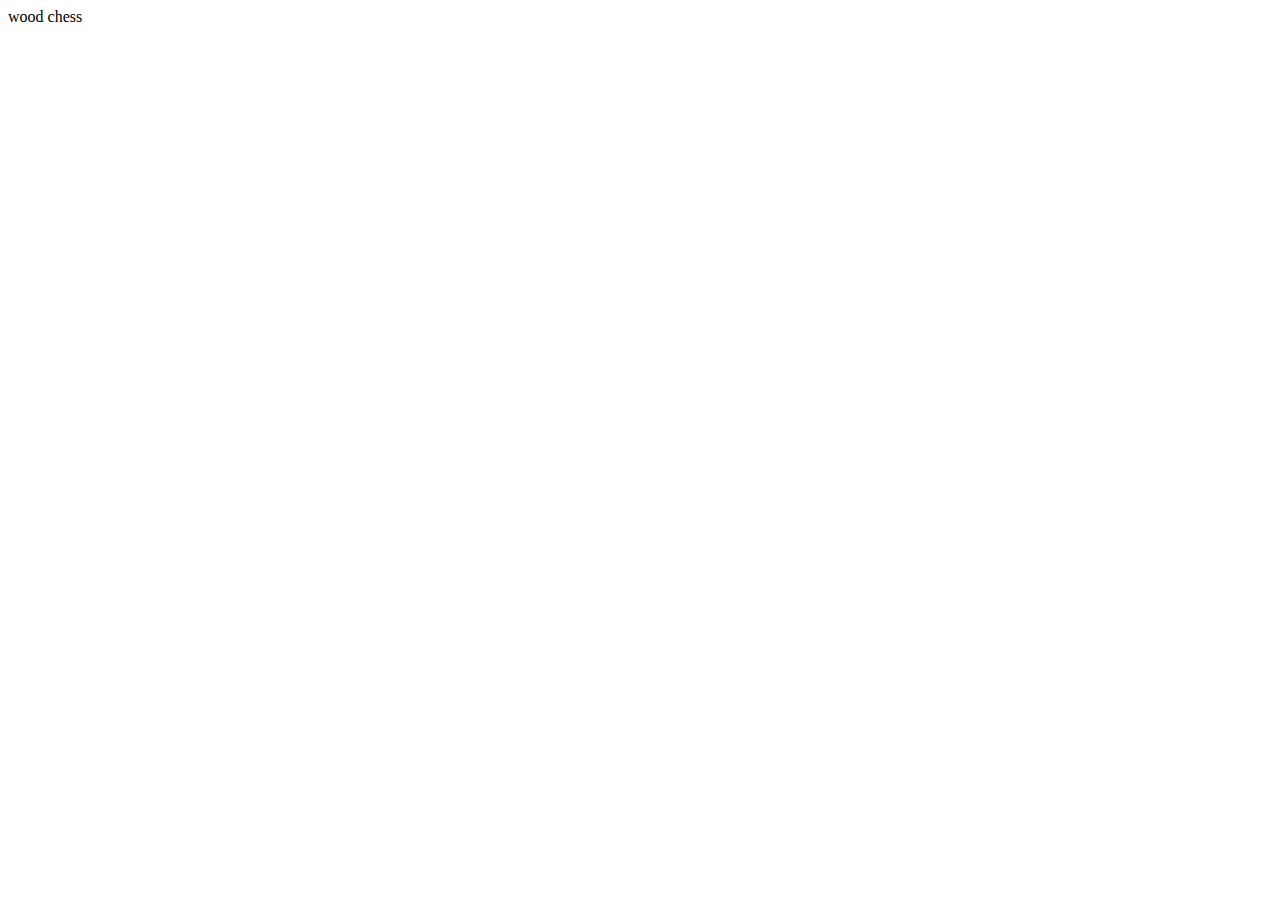
==== App/Main/index.html @ 8e8c0c42 "Added chess pcs svg" ====
<!DOCTYPE html>
<html>

<head>
  <meta charset="utf-8">
  <meta name="viewport" content="width=device-width">
  <title>Wood Chess</title>
  <link href="style.css" rel="stylesheet" type="text/css" />
</head>

<body>
  wood chess
  <script src="script.js"></script>
</body>

</html>
---- App/Main/style.css ----
html {
  height: 100%;
  width: 100%;
}
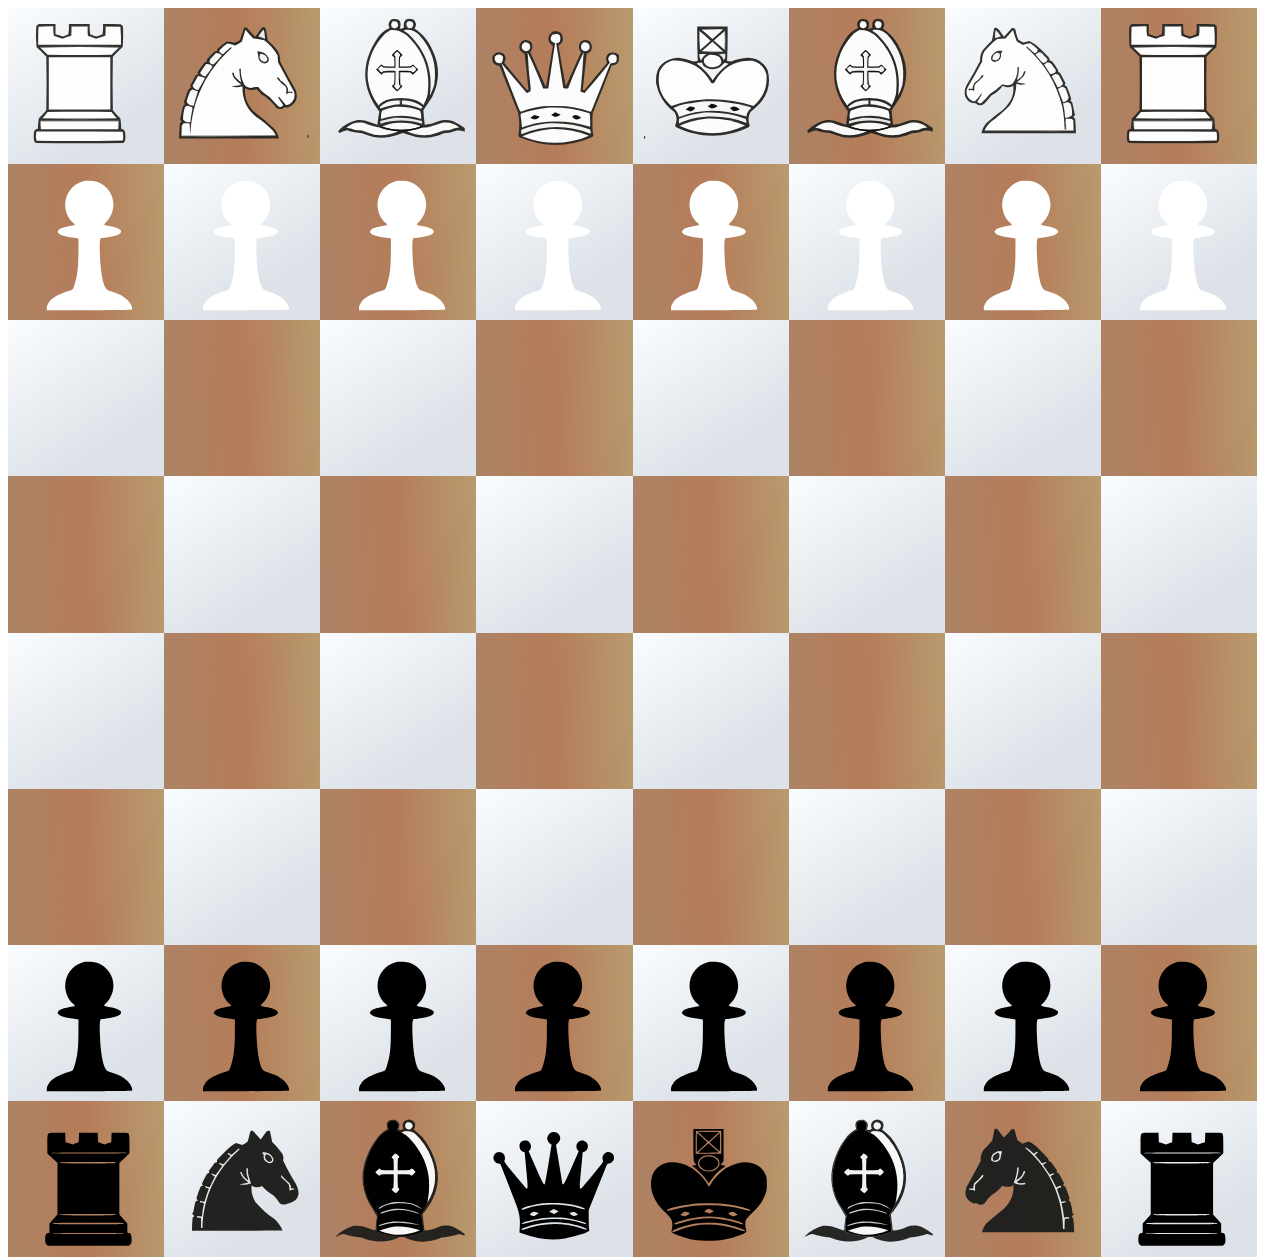
==== commit 82b6c48a: "Chess board design and chess pieces positioned" ====
--- a/App/Main/index.html
+++ b/App/Main/index.html
@@ -9,7 +9,89 @@
 </head>
 
 <body>
-  wood chess
+  <div class="container">
+    
+    <div class="grid">
+      
+      <div class="white center">
+         <img src="/res/chess_pcs/wrook.svg" alt="white rook"> 
+       </div>
+      <div class="brown center"> <img src="/res/chess_pcs/wknight.svg" alt="white knight">  </div>
+      <div class="white center"><img src="/res/chess_pcs/wbishop.svg" alt="white bishop">   </div>
+      <div class="brown center"> <img src="/res/chess_pcs/wqueen.svg" alt="white queen">  </div>
+      <div class="white center"> <img src="/res/chess_pcs/wking.svg" alt="white king">  </div>
+      <div class="brown center"><img src="/res/chess_pcs/wbishop.svg" alt="white bishop">  </div>
+      <div class="white center"> <img src="/res/chess_pcs/wknight2.svg" alt="white knight">  </div>
+      <div class="brown center"><img src="/res/chess_pcs/wrook.svg" alt="white rook">   </div>
+      
+      <div class="brown center"> <img src="/res/chess_pcs/wpawn.svg" alt="white pawn"> </div>
+      <div class="white center"> <img src="/res/chess_pcs/wpawn.svg" alt="white pawn"> </div>
+      <div class="brown center"> <img src="/res/chess_pcs/wpawn.svg" alt="white pawn"> </div>
+      <div class="white center"> <img src="/res/chess_pcs/wpawn.svg" alt="white pawn"> </div>
+      <div class="brown center"> <img src="/res/chess_pcs/wpawn.svg" alt="white pawn"> </div>
+      <div class="white center"> <img src="/res/chess_pcs/wpawn.svg" alt="white pawn"> </div>
+      <div class="brown center"> <img src="/res/chess_pcs/wpawn.svg" alt="white pawn"> </div>
+      <div class="white center"> <img src="/res/chess_pcs/wpawn.svg" alt="white pawn"> </div>
+
+      <div class="white center">  </div>
+      <div class="brown center">  </div>
+      <div class="white center">  </div>
+      <div class="brown center">  </div>
+      <div class="white center">  </div>
+      <div class="brown center">  </div>
+      <div class="white center">  </div>
+      <div class="brown center">  </div>
+      
+      <div class="brown center">  </div>
+      <div class="white center">  </div>
+      <div class="brown center">  </div>
+      <div class="white center">  </div>
+      <div class="brown center">  </div>
+      <div class="white center">  </div>
+      <div class="brown center">  </div>
+      <div class="white center">  </div>
+
+      <div class="white center">  </div>
+      <div class="brown center">  </div>
+      <div class="white center">  </div>
+      <div class="brown center">  </div>
+      <div class="white center">  </div>
+      <div class="brown center">  </div>
+      <div class="white center">  </div>
+      <div class="brown center">  </div>
+      
+      <div class="brown center">  </div>
+      <div class="white center">  </div>
+      <div class="brown center">  </div>
+      <div class="white center">  </div>
+      <div class="brown center">  </div>
+      <div class="white center">  </div>
+      <div class="brown center">  </div>
+      <div class="white center">  </div>
+
+      <div class="white center"> <img src="/res/chess_pcs/bpawn.svg" alt="black pawn"> </div>
+      <div class="brown center"> <img src="/res/chess_pcs/bpawn.svg" alt="black pawn"> </div>
+      <div class="white center"> <img src="/res/chess_pcs/bpawn.svg" alt="black pawn"> </div>
+      <div class="brown center"> <img src="/res/chess_pcs/bpawn.svg" alt="black pawn"> </div>
+      <div class="white center"> <img src="/res/chess_pcs/bpawn.svg" alt="black pawn"> </div>
+      <div class="brown center"> <img src="/res/chess_pcs/bpawn.svg" alt="black pawn"> </div>
+      <div class="white center"> <img src="/res/chess_pcs/bpawn.svg" alt="black pawn"> </div>
+      <div class="brown center"> <img src="/res/chess_pcs/bpawn.svg" alt="black pawn"> </div>
+      
+
+      <div class="brown center"> <img src="/res/chess_pcs/brook.svg" alt="black rook"> </div>
+      <div class="white center"> <img src="/res/chess_pcs/bknight.svg" alt="black knight"> </div>
+      <div class="brown center"> <img src="/res/chess_pcs/bbishop.svg" alt="black bishop"> </div>
+      <div class="white center"> <img src="/res/chess_pcs/bqueen.svg" alt="black queen"> </div>
+      <div class="brown center"> <img src="/res/chess_pcs/bking.svg" alt="black king"> </div>
+      <div class="white center"> <img src="/res/chess_pcs/bbishop.svg" alt="black bishop"> </div>
+      <div class="brown center"> <img src="/res/chess_pcs/bknight2.svg" alt="black knight"> </div>
+      <div class="white center"> <img src="/res/chess_pcs/brook.svg" alt="black rook"> </div>
+      
+    </div>
+    
+  </div>
+      
   <script src="script.js"></script>
 </body>
 
--- a/App/Main/style.css
+++ b/App/Main/style.css
@@ -1,4 +1,35 @@
 html {
   height: 100%;
   width: 100%;
+}
+
+body{
+  
+}
+
+img{
+  heigth: 85%;
+  width: 85%;
+  object-fit: contain;
+}
+
+.center{
+  display: flex;
+  justify-content: center;
+  align-items: center;
+}
+
+.grid{
+  display: grid;
+  grid-template-columns: repeat(8,12.2dvw);
+  grid-template-rows: repeat(8,12.2dvw);
+}
+
+.brown{
+  background: linear-gradient(87.4deg, rgb(173, 131, 101) 1.9%, rgb(181, 124, 89) 49.7%, rgb(184, 155, 110) 100.5%);
+}
+
+.white{
+  background-color: #ffffff;
+background-image: linear-gradient(147deg, #fafdff 0%, #dce2e8 74%);
 }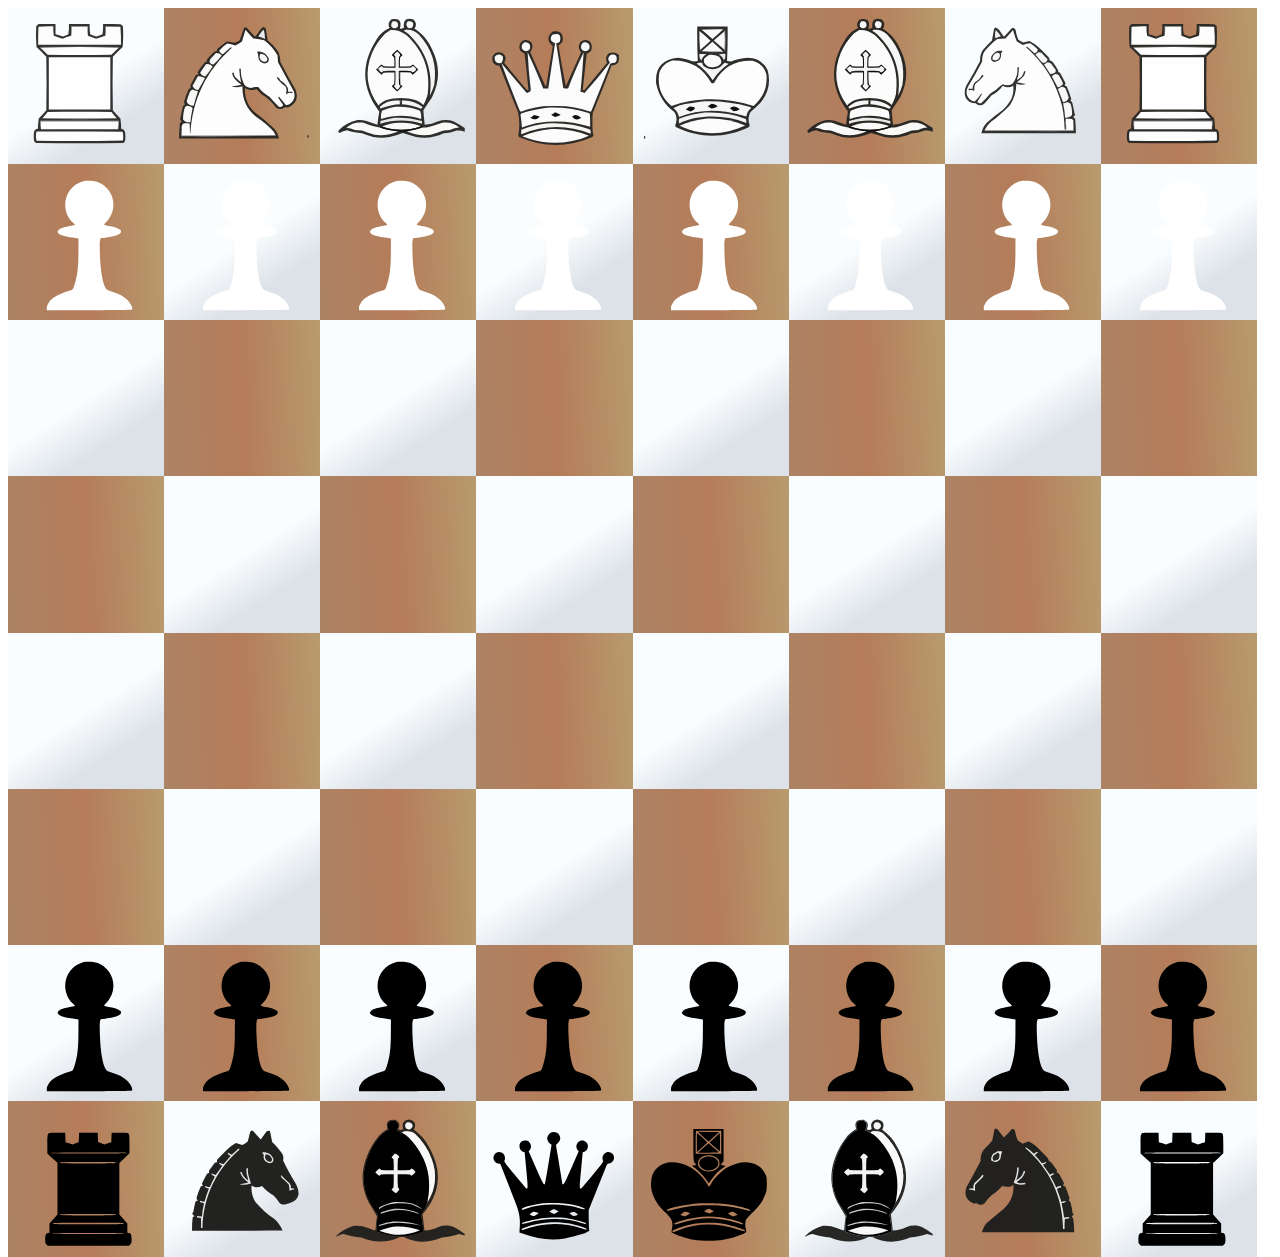
==== commit d3a94789: "Deciding moves of pawn and done all basic work like moving chess pcs, takeover other color chess pcs" ====
--- a/App/Main/index.html
+++ b/App/Main/index.html
@@ -13,80 +13,80 @@
     
     <div class="grid">
       
-      <div class="white center">
+      <div id="a8" class="white center">
          <img src="/res/chess_pcs/wrook.svg" alt="white rook"> 
        </div>
-      <div class="brown center"> <img src="/res/chess_pcs/wknight.svg" alt="white knight">  </div>
-      <div class="white center"><img src="/res/chess_pcs/wbishop.svg" alt="white bishop">   </div>
-      <div class="brown center"> <img src="/res/chess_pcs/wqueen.svg" alt="white queen">  </div>
-      <div class="white center"> <img src="/res/chess_pcs/wking.svg" alt="white king">  </div>
-      <div class="brown center"><img src="/res/chess_pcs/wbishop.svg" alt="white bishop">  </div>
-      <div class="white center"> <img src="/res/chess_pcs/wknight2.svg" alt="white knight">  </div>
-      <div class="brown center"><img src="/res/chess_pcs/wrook.svg" alt="white rook">   </div>
+      <div id="b8" class="brown center"> <img src="/res/chess_pcs/wknight.svg" alt="white knight">  </div>
+      <div id="c8" class="white center"><img src="/res/chess_pcs/wbishop.svg" alt="white bishop">   </div>
+      <div id="d8" class="brown center"> <img src="/res/chess_pcs/wqueen.svg" alt="white queen">  </div>
+      <div id="e8" class="white center"> <img src="/res/chess_pcs/wking.svg" alt="white king">  </div>
+      <div id="f8" class="brown center"><img src="/res/chess_pcs/wbishop.svg" alt="white bishop">  </div>
+      <div id="g8" class="white center"> <img src="/res/chess_pcs/wknight2.svg" alt="white knight">  </div>
+      <div id="h8" class="brown center"><img src="/res/chess_pcs/wrook.svg" alt="white rook">   </div>
       
-      <div class="brown center"> <img src="/res/chess_pcs/wpawn.svg" alt="white pawn"> </div>
-      <div class="white center"> <img src="/res/chess_pcs/wpawn.svg" alt="white pawn"> </div>
-      <div class="brown center"> <img src="/res/chess_pcs/wpawn.svg" alt="white pawn"> </div>
-      <div class="white center"> <img src="/res/chess_pcs/wpawn.svg" alt="white pawn"> </div>
-      <div class="brown center"> <img src="/res/chess_pcs/wpawn.svg" alt="white pawn"> </div>
-      <div class="white center"> <img src="/res/chess_pcs/wpawn.svg" alt="white pawn"> </div>
-      <div class="brown center"> <img src="/res/chess_pcs/wpawn.svg" alt="white pawn"> </div>
-      <div class="white center"> <img src="/res/chess_pcs/wpawn.svg" alt="white pawn"> </div>
+      <div id="a7" class="brown center"> <img src="/res/chess_pcs/wpawn.svg" alt="white pawn"> </div>
+      <div id="b7" class="white center"> <img src="/res/chess_pcs/wpawn.svg" alt="white pawn"> </div>
+      <div id="c7" class="brown center"> <img src="/res/chess_pcs/wpawn.svg" alt="white pawn"> </div>
+      <div id="d7" class="white center"> <img src="/res/chess_pcs/wpawn.svg" alt="white pawn"> </div>
+      <div id="e7" class="brown center"> <img src="/res/chess_pcs/wpawn.svg" alt="white pawn"> </div>
+      <div id="f7" class="white center"> <img src="/res/chess_pcs/wpawn.svg" alt="white pawn"> </div>
+      <div id="g7" class="brown center"> <img src="/res/chess_pcs/wpawn.svg" alt="white pawn"> </div>
+      <div id="h7" class="white center"> <img src="/res/chess_pcs/wpawn.svg" alt="white pawn"> </div>
 
-      <div class="white center">  </div>
-      <div class="brown center">  </div>
-      <div class="white center">  </div>
-      <div class="brown center">  </div>
-      <div class="white center">  </div>
-      <div class="brown center">  </div>
-      <div class="white center">  </div>
-      <div class="brown center">  </div>
+      <div id="a6" class="white center">  </div>
+      <div id="b6" class="brown center">  </div>
+      <div id="c6" class="white center">  </div>
+      <div id="d6" class="brown center">  </div>
+      <div id="e6" class="white center">  </div>
+      <div id="f6" class="brown center">  </div>
+      <div id="g6" class="white center">  </div>
+      <div id="h6" class="brown center">  </div>
       
-      <div class="brown center">  </div>
-      <div class="white center">  </div>
-      <div class="brown center">  </div>
-      <div class="white center">  </div>
-      <div class="brown center">  </div>
-      <div class="white center">  </div>
-      <div class="brown center">  </div>
-      <div class="white center">  </div>
+      <div id="a5" class="brown center">  </div>
+      <div id="b5" class="white center">  </div>
+      <div id="c5" class="brown center">  </div>
+      <div id="d5" class="white center">  </div>
+      <div id="e5" class="brown center">  </div>
+      <div id="f5" class="white center">  </div>
+      <div id="g5" class="brown center">  </div>
+      <div id="h5" class="white center">  </div>
 
-      <div class="white center">  </div>
-      <div class="brown center">  </div>
-      <div class="white center">  </div>
-      <div class="brown center">  </div>
-      <div class="white center">  </div>
-      <div class="brown center">  </div>
-      <div class="white center">  </div>
-      <div class="brown center">  </div>
+      <div id="a4" class="white center">  </div>
+      <div id="b4" class="brown center">  </div>
+      <div id="c4" class="white center">  </div>
+      <div id="d4" class="brown center">  </div>
+      <div id="e4" class="white center">  </div>
+      <div id="f4" class="brown center">  </div>
+      <div id="g4" class="white center">  </div>
+      <div id="h4" class="brown center">  </div>
       
-      <div class="brown center">  </div>
-      <div class="white center">  </div>
-      <div class="brown center">  </div>
-      <div class="white center">  </div>
-      <div class="brown center">  </div>
-      <div class="white center">  </div>
-      <div class="brown center">  </div>
-      <div class="white center">  </div>
+      <div id="a3" class="brown center">  </div>
+      <div id="b3" class="white center">  </div>
+      <div id="c3" class="brown center">  </div>
+      <div id="d3" class="white center">  </div>
+      <div id="e3" class="brown center">  </div>
+      <div id="f3" class="white center">  </div>
+      <div id="g3" class="brown center">  </div>
+      <div id="h3" class="white center">  </div>
 
-      <div class="white center"> <img src="/res/chess_pcs/bpawn.svg" alt="black pawn"> </div>
-      <div class="brown center"> <img src="/res/chess_pcs/bpawn.svg" alt="black pawn"> </div>
-      <div class="white center"> <img src="/res/chess_pcs/bpawn.svg" alt="black pawn"> </div>
-      <div class="brown center"> <img src="/res/chess_pcs/bpawn.svg" alt="black pawn"> </div>
-      <div class="white center"> <img src="/res/chess_pcs/bpawn.svg" alt="black pawn"> </div>
-      <div class="brown center"> <img src="/res/chess_pcs/bpawn.svg" alt="black pawn"> </div>
-      <div class="white center"> <img src="/res/chess_pcs/bpawn.svg" alt="black pawn"> </div>
-      <div class="brown center"> <img src="/res/chess_pcs/bpawn.svg" alt="black pawn"> </div>
+      <div id="a2" class="white center"> <img src="/res/chess_pcs/bpawn.svg" alt="black pawn"> </div>
+      <div id="b2" class="brown center"> <img src="/res/chess_pcs/bpawn.svg" alt="black pawn"> </div>
+      <div id="c2" class="white center"> <img src="/res/chess_pcs/bpawn.svg" alt="black pawn"> </div>
+      <div id="d2" class="brown center"> <img src="/res/chess_pcs/bpawn.svg" alt="black pawn"> </div>
+      <div id="e2" class="white center"> <img src="/res/chess_pcs/bpawn.svg" alt="black pawn"> </div>
+      <div id="f2" class="brown center"> <img src="/res/chess_pcs/bpawn.svg" alt="black pawn"> </div>
+      <div id="g2" class="white center"> <img src="/res/chess_pcs/bpawn.svg" alt="black pawn"> </div>
+      <div id="h2" class="brown center"> <img src="/res/chess_pcs/bpawn.svg" alt="black pawn"> </div>
       
 
-      <div class="brown center"> <img src="/res/chess_pcs/brook.svg" alt="black rook"> </div>
-      <div class="white center"> <img src="/res/chess_pcs/bknight.svg" alt="black knight"> </div>
-      <div class="brown center"> <img src="/res/chess_pcs/bbishop.svg" alt="black bishop"> </div>
-      <div class="white center"> <img src="/res/chess_pcs/bqueen.svg" alt="black queen"> </div>
-      <div class="brown center"> <img src="/res/chess_pcs/bking.svg" alt="black king"> </div>
-      <div class="white center"> <img src="/res/chess_pcs/bbishop.svg" alt="black bishop"> </div>
-      <div class="brown center"> <img src="/res/chess_pcs/bknight2.svg" alt="black knight"> </div>
-      <div class="white center"> <img src="/res/chess_pcs/brook.svg" alt="black rook"> </div>
+      <div id="a1" class="brown center"> <img src="/res/chess_pcs/brook.svg" alt="black rook"> </div>
+      <div id="b1" class="white center"> <img src="/res/chess_pcs/bknight.svg" alt="black knight"> </div>
+      <div id="c1" class="brown center"> <img src="/res/chess_pcs/bbishop.svg" alt="black bishop"> </div>
+      <div id="d1" class="white center"> <img src="/res/chess_pcs/bqueen.svg" alt="black queen"> </div>
+      <div id="e1" class="brown center"> <img src="/res/chess_pcs/bking.svg" alt="black king"> </div>
+      <div id="f1" class="white center"> <img src="/res/chess_pcs/bbishop.svg" alt="black bishop"> </div>
+      <div id="g1" class="brown center"> <img src="/res/chess_pcs/bknight2.svg" alt="black knight"> </div>
+      <div id="h1" class="white center"> <img src="/res/chess_pcs/brook.svg" alt="black rook"> </div>
       
     </div>
     
--- a/App/Main/style.css
+++ b/App/Main/style.css
@@ -26,10 +26,26 @@
 }
 
 .brown{
-  background: linear-gradient(87.4deg, rgb(173, 131, 101) 1.9%, rgb(181, 124, 89) 49.7%, rgb(184, 155, 110) 100.5%);
+  background-image: linear-gradient(87.4deg, rgb(173, 131, 101) 1.9%, rgb(181, 124, 89) 49.7%, rgb(184, 155, 110) 100.5%);
 }
 
 .white{
-  background-color: #ffffff;
-background-image: linear-gradient(147deg, #fafdff 0%, #dce2e8 74%);
-}+background-image: linear-gradient(147deg, #fafdff 50%, #dce2e8 74%);
+}
+
+.blue{
+  border: 1px solid #4089ff;
+  background-image: radial-gradient(#a3c6ff ,#a3c6ff , #4089ff 88%);
+}
+
+.red{
+  border: 1px solid #ff4040;
+  background-image: radial-gradient(#ff9e9e ,#ff9e9e , #ff4040 88%);
+}
+
+.green{
+  border: 1px solid #31c436;
+  background-image: radial-gradient(#b3ffb5 ,#b3ffb5 , #31c436 88%);
+}
+
+
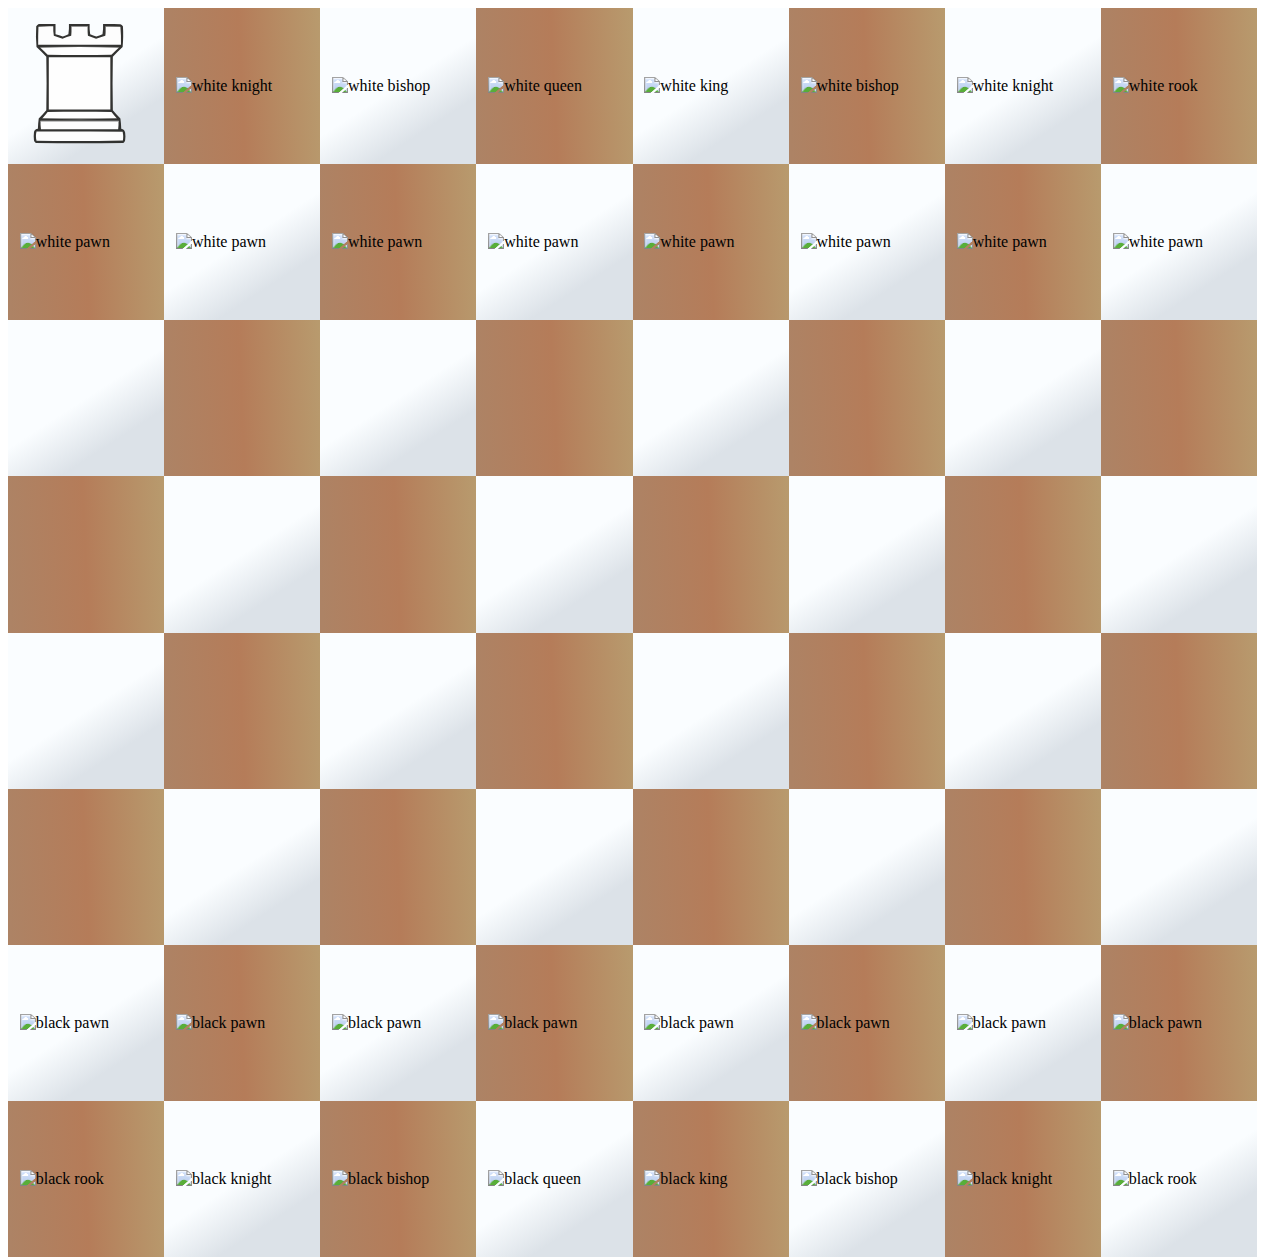
==== commit 37e844c4: "Update index.html" ====
--- a/App/Main/index.html
+++ b/App/Main/index.html
@@ -14,24 +14,24 @@
     <div class="grid">
       
       <div id="a8" class="white center">
-         <img src="/res/chess_pcs/wrook.svg" alt="white rook"> 
+         <img src="/res/vector/chess_pcs/wrook.svg" alt="white rook"> 
        </div>
-      <div id="b8" class="brown center"> <img src="/res/chess_pcs/wknight.svg" alt="white knight">  </div>
-      <div id="c8" class="white center"><img src="/res/chess_pcs/wbishop.svg" alt="white bishop">   </div>
-      <div id="d8" class="brown center"> <img src="/res/chess_pcs/wqueen.svg" alt="white queen">  </div>
-      <div id="e8" class="white center"> <img src="/res/chess_pcs/wking.svg" alt="white king">  </div>
-      <div id="f8" class="brown center"><img src="/res/chess_pcs/wbishop.svg" alt="white bishop">  </div>
-      <div id="g8" class="white center"> <img src="/res/chess_pcs/wknight2.svg" alt="white knight">  </div>
-      <div id="h8" class="brown center"><img src="/res/chess_pcs/wrook.svg" alt="white rook">   </div>
+      <div id="b8" class="brown center"> <img src="/Wooden-Chess/res/vector/chess_pcs/wknight.svg" alt="white knight">  </div>
+      <div id="c8" class="white center"><img src="Wooden-Chess/res/vector/chess_pcs/wbishop.svg" alt="white bishop">   </div>
+      <div id="d8" class="brown center"> <img src="Wooden-Chess/res/vector/chess_pcs/wqueen.svg" alt="white queen">  </div>
+      <div id="e8" class="white center"> <img src="Wooden-Chess/res/vector/chess_pcs/wking.svg" alt="white king">  </div>
+      <div id="f8" class="brown center"><img src="Wooden-Chess/res/vector/chess_pcs/wbishop.svg" alt="white bishop">  </div>
+      <div id="g8" class="white center"> <img src="Wooden-Chess/res/vector/chess_pcs/wknight2.svg" alt="white knight">  </div>
+      <div id="h8" class="brown center"><img src="Wooden-Chess/res/vector/chess_pcs/wrook.svg" alt="white rook">   </div>
       
-      <div id="a7" class="brown center"> <img src="/res/chess_pcs/wpawn.svg" alt="white pawn"> </div>
-      <div id="b7" class="white center"> <img src="/res/chess_pcs/wpawn.svg" alt="white pawn"> </div>
-      <div id="c7" class="brown center"> <img src="/res/chess_pcs/wpawn.svg" alt="white pawn"> </div>
-      <div id="d7" class="white center"> <img src="/res/chess_pcs/wpawn.svg" alt="white pawn"> </div>
-      <div id="e7" class="brown center"> <img src="/res/chess_pcs/wpawn.svg" alt="white pawn"> </div>
-      <div id="f7" class="white center"> <img src="/res/chess_pcs/wpawn.svg" alt="white pawn"> </div>
-      <div id="g7" class="brown center"> <img src="/res/chess_pcs/wpawn.svg" alt="white pawn"> </div>
-      <div id="h7" class="white center"> <img src="/res/chess_pcs/wpawn.svg" alt="white pawn"> </div>
+      <div id="a7" class="brown center"> <img src="Wooden-Chess/res/vector/chess_pcs/wpawn.svg" alt="white pawn"> </div>
+      <div id="b7" class="white center"> <img src="Wooden-Chess/res/vector/chess_pcs/wpawn.svg" alt="white pawn"> </div>
+      <div id="c7" class="brown center"> <img src="Wooden-Chess/res/vector/chess_pcs/wpawn.svg" alt="white pawn"> </div>
+      <div id="d7" class="white center"> <img src="Wooden-Chess/res/vector/chess_pcs/wpawn.svg" alt="white pawn"> </div>
+      <div id="e7" class="brown center"> <img src="Wooden-Chess/res/vector/chess_pcs/wpawn.svg" alt="white pawn"> </div>
+      <div id="f7" class="white center"> <img src="Wooden-Chess/res/vector/chess_pcs/wpawn.svg" alt="white pawn"> </div>
+      <div id="g7" class="brown center"> <img src="Wooden-Chess/res/vector/chess_pcs/wpawn.svg" alt="white pawn"> </div>
+      <div id="h7" class="white center"> <img src="Wooden-Chess/res/vector/chess_pcs/wpawn.svg" alt="white pawn"> </div>
 
       <div id="a6" class="white center">  </div>
       <div id="b6" class="brown center">  </div>
@@ -69,24 +69,24 @@
       <div id="g3" class="brown center">  </div>
       <div id="h3" class="white center">  </div>
 
-      <div id="a2" class="white center"> <img src="/res/chess_pcs/bpawn.svg" alt="black pawn"> </div>
-      <div id="b2" class="brown center"> <img src="/res/chess_pcs/bpawn.svg" alt="black pawn"> </div>
-      <div id="c2" class="white center"> <img src="/res/chess_pcs/bpawn.svg" alt="black pawn"> </div>
-      <div id="d2" class="brown center"> <img src="/res/chess_pcs/bpawn.svg" alt="black pawn"> </div>
-      <div id="e2" class="white center"> <img src="/res/chess_pcs/bpawn.svg" alt="black pawn"> </div>
-      <div id="f2" class="brown center"> <img src="/res/chess_pcs/bpawn.svg" alt="black pawn"> </div>
-      <div id="g2" class="white center"> <img src="/res/chess_pcs/bpawn.svg" alt="black pawn"> </div>
-      <div id="h2" class="brown center"> <img src="/res/chess_pcs/bpawn.svg" alt="black pawn"> </div>
+      <div id="a2" class="white center"> <img src="Wooden-Chess/res/vector/chess_pcs/bpawn.svg" alt="black pawn"> </div>
+      <div id="b2" class="brown center"> <img src="Wooden-Chess/res/vector/chess_pcs/bpawn.svg" alt="black pawn"> </div>
+      <div id="c2" class="white center"> <img src="Wooden-Chess/res/vector/chess_pcs/bpawn.svg" alt="black pawn"> </div>
+      <div id="d2" class="brown center"> <img src="Wooden-Chess/res/vector/chess_pcs/bpawn.svg" alt="black pawn"> </div>
+      <div id="e2" class="white center"> <img src="Wooden-Chess/res/vector/chess_pcs/bpawn.svg" alt="black pawn"> </div>
+      <div id="f2" class="brown center"> <img src="Wooden-Chess/res/vector/chess_pcs/bpawn.svg" alt="black pawn"> </div>
+      <div id="g2" class="white center"> <img src="Wooden-Chess/res/vector/chess_pcs/bpawn.svg" alt="black pawn"> </div>
+      <div id="h2" class="brown center"> <img src="Wooden-Chess/res/vector/chess_pcs/bpawn.svg" alt="black pawn"> </div>
       
 
-      <div id="a1" class="brown center"> <img src="/res/chess_pcs/brook.svg" alt="black rook"> </div>
-      <div id="b1" class="white center"> <img src="/res/chess_pcs/bknight.svg" alt="black knight"> </div>
-      <div id="c1" class="brown center"> <img src="/res/chess_pcs/bbishop.svg" alt="black bishop"> </div>
-      <div id="d1" class="white center"> <img src="/res/chess_pcs/bqueen.svg" alt="black queen"> </div>
-      <div id="e1" class="brown center"> <img src="/res/chess_pcs/bking.svg" alt="black king"> </div>
-      <div id="f1" class="white center"> <img src="/res/chess_pcs/bbishop.svg" alt="black bishop"> </div>
-      <div id="g1" class="brown center"> <img src="/res/chess_pcs/bknight2.svg" alt="black knight"> </div>
-      <div id="h1" class="white center"> <img src="/res/chess_pcs/brook.svg" alt="black rook"> </div>
+      <div id="a1" class="brown center"> <img src="Wooden-Chess/res/vector/chess_pcs/brook.svg" alt="black rook"> </div>
+      <div id="b1" class="white center"> <img src="Wooden-Chess/res/vector/chess_pcs/bknight.svg" alt="black knight"> </div>
+      <div id="c1" class="brown center"> <img src="Wooden-Chess/res/vector/chess_pcs/bbishop.svg" alt="black bishop"> </div>
+      <div id="d1" class="white center"> <img src="Wooden-Chess/res/vector/chess_pcs/bqueen.svg" alt="black queen"> </div>
+      <div id="e1" class="brown center"> <img src="Wooden-Chess/res/vector/chess_pcs/bking.svg" alt="black king"> </div>
+      <div id="f1" class="white center"> <img src="Wooden-Chess/res/vector/chess_pcs/bbishop.svg" alt="black bishop"> </div>
+      <div id="g1" class="brown center"> <img src="Wooden-Chess/res/vector/chess_pcs/bknight2.svg" alt="black knight"> </div>
+      <div id="h1" class="white center"> <img src="Wooden-Chess/res/vector/chess_pcs/brook.svg" alt="black rook"> </div>
       
     </div>
     
@@ -95,4 +95,4 @@
   <script src="script.js"></script>
 </body>
 
-</html>+</html>
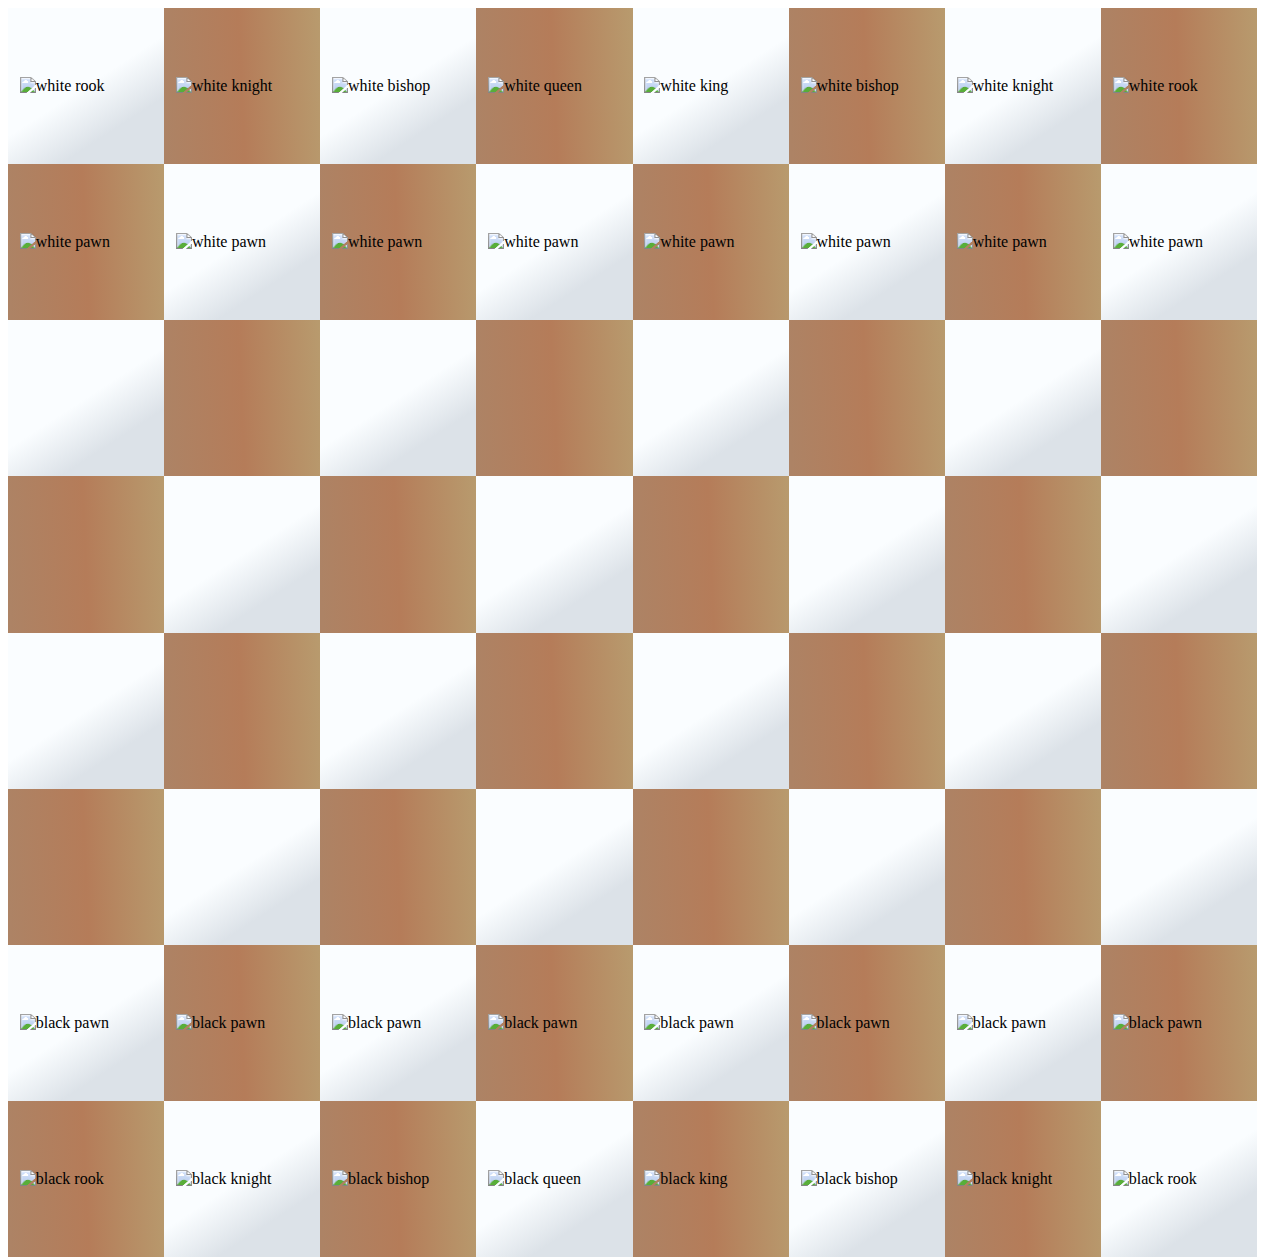
==== commit 3d277ade: "Update index.html" ====
--- a/App/Main/index.html
+++ b/App/Main/index.html
@@ -14,24 +14,24 @@
     <div class="grid">
       
       <div id="a8" class="white center">
-         <img src="/res/vector/chess_pcs/wrook.svg" alt="white rook"> 
+         <img src="/Wooden-Chess/res/vector/chess_pcs/wrook.svg" alt="white rook"> 
        </div>
       <div id="b8" class="brown center"> <img src="/Wooden-Chess/res/vector/chess_pcs/wknight.svg" alt="white knight">  </div>
-      <div id="c8" class="white center"><img src="Wooden-Chess/res/vector/chess_pcs/wbishop.svg" alt="white bishop">   </div>
-      <div id="d8" class="brown center"> <img src="Wooden-Chess/res/vector/chess_pcs/wqueen.svg" alt="white queen">  </div>
-      <div id="e8" class="white center"> <img src="Wooden-Chess/res/vector/chess_pcs/wking.svg" alt="white king">  </div>
-      <div id="f8" class="brown center"><img src="Wooden-Chess/res/vector/chess_pcs/wbishop.svg" alt="white bishop">  </div>
-      <div id="g8" class="white center"> <img src="Wooden-Chess/res/vector/chess_pcs/wknight2.svg" alt="white knight">  </div>
-      <div id="h8" class="brown center"><img src="Wooden-Chess/res/vector/chess_pcs/wrook.svg" alt="white rook">   </div>
+      <div id="c8" class="white center"><img src="/Wooden-Chess/res/vector/chess_pcs/wbishop.svg" alt="white bishop">   </div>
+      <div id="d8" class="brown center"> <img src="/Wooden-Chess/res/vector/chess_pcs/wqueen.svg" alt="white queen">  </div>
+      <div id="e8" class="white center"> <img src="/Wooden-Chess/res/vector/chess_pcs/wking.svg" alt="white king">  </div>
+      <div id="f8" class="brown center"><img src="/Wooden-Chess/res/vector/chess_pcs/wbishop.svg" alt="white bishop">  </div>
+      <div id="g8" class="white center"> <img src="/Wooden-Chess/res/vector/chess_pcs/wknight2.svg" alt="white knight">  </div>
+      <div id="h8" class="brown center"><img src="/Wooden-Chess/res/vector/chess_pcs/wrook.svg" alt="white rook">   </div>
       
-      <div id="a7" class="brown center"> <img src="Wooden-Chess/res/vector/chess_pcs/wpawn.svg" alt="white pawn"> </div>
-      <div id="b7" class="white center"> <img src="Wooden-Chess/res/vector/chess_pcs/wpawn.svg" alt="white pawn"> </div>
-      <div id="c7" class="brown center"> <img src="Wooden-Chess/res/vector/chess_pcs/wpawn.svg" alt="white pawn"> </div>
-      <div id="d7" class="white center"> <img src="Wooden-Chess/res/vector/chess_pcs/wpawn.svg" alt="white pawn"> </div>
-      <div id="e7" class="brown center"> <img src="Wooden-Chess/res/vector/chess_pcs/wpawn.svg" alt="white pawn"> </div>
-      <div id="f7" class="white center"> <img src="Wooden-Chess/res/vector/chess_pcs/wpawn.svg" alt="white pawn"> </div>
-      <div id="g7" class="brown center"> <img src="Wooden-Chess/res/vector/chess_pcs/wpawn.svg" alt="white pawn"> </div>
-      <div id="h7" class="white center"> <img src="Wooden-Chess/res/vector/chess_pcs/wpawn.svg" alt="white pawn"> </div>
+      <div id="a7" class="brown center"> <img src="/Wooden-Chess/res/vector/chess_pcs/wpawn.svg" alt="white pawn"> </div>
+      <div id="b7" class="white center"> <img src="/Wooden-Chess/res/vector/chess_pcs/wpawn.svg" alt="white pawn"> </div>
+      <div id="c7" class="brown center"> <img src="/Wooden-Chess/res/vector/chess_pcs/wpawn.svg" alt="white pawn"> </div>
+      <div id="d7" class="white center"> <img src="/Wooden-Chess/res/vector/chess_pcs/wpawn.svg" alt="white pawn"> </div>
+      <div id="e7" class="brown center"> <img src="/Wooden-Chess/res/vector/chess_pcs/wpawn.svg" alt="white pawn"> </div>
+      <div id="f7" class="white center"> <img src="/Wooden-Chess/res/vector/chess_pcs/wpawn.svg" alt="white pawn"> </div>
+      <div id="g7" class="brown center"> <img src="/Wooden-Chess/res/vector/chess_pcs/wpawn.svg" alt="white pawn"> </div>
+      <div id="h7" class="white center"> <img src="/Wooden-Chess/res/vector/chess_pcs/wpawn.svg" alt="white pawn"> </div>
 
       <div id="a6" class="white center">  </div>
       <div id="b6" class="brown center">  </div>
@@ -69,24 +69,24 @@
       <div id="g3" class="brown center">  </div>
       <div id="h3" class="white center">  </div>
 
-      <div id="a2" class="white center"> <img src="Wooden-Chess/res/vector/chess_pcs/bpawn.svg" alt="black pawn"> </div>
-      <div id="b2" class="brown center"> <img src="Wooden-Chess/res/vector/chess_pcs/bpawn.svg" alt="black pawn"> </div>
-      <div id="c2" class="white center"> <img src="Wooden-Chess/res/vector/chess_pcs/bpawn.svg" alt="black pawn"> </div>
-      <div id="d2" class="brown center"> <img src="Wooden-Chess/res/vector/chess_pcs/bpawn.svg" alt="black pawn"> </div>
-      <div id="e2" class="white center"> <img src="Wooden-Chess/res/vector/chess_pcs/bpawn.svg" alt="black pawn"> </div>
-      <div id="f2" class="brown center"> <img src="Wooden-Chess/res/vector/chess_pcs/bpawn.svg" alt="black pawn"> </div>
-      <div id="g2" class="white center"> <img src="Wooden-Chess/res/vector/chess_pcs/bpawn.svg" alt="black pawn"> </div>
-      <div id="h2" class="brown center"> <img src="Wooden-Chess/res/vector/chess_pcs/bpawn.svg" alt="black pawn"> </div>
+      <div id="a2" class="white center"> <img src="/Wooden-Chess/res/vector/chess_pcs/bpawn.svg" alt="black pawn"> </div>
+      <div id="b2" class="brown center"> <img src="/Wooden-Chess/res/vector/chess_pcs/bpawn.svg" alt="black pawn"> </div>
+      <div id="c2" class="white center"> <img src="/Wooden-Chess/res/vector/chess_pcs/bpawn.svg" alt="black pawn"> </div>
+      <div id="d2" class="brown center"> <img src="/Wooden-Chess/res/vector/chess_pcs/bpawn.svg" alt="black pawn"> </div>
+      <div id="e2" class="white center"> <img src="/Wooden-Chess/res/vector/chess_pcs/bpawn.svg" alt="black pawn"> </div>
+      <div id="f2" class="brown center"> <img src="/Wooden-Chess/res/vector/chess_pcs/bpawn.svg" alt="black pawn"> </div>
+      <div id="g2" class="white center"> <img src="/Wooden-Chess/res/vector/chess_pcs/bpawn.svg" alt="black pawn"> </div>
+      <div id="h2" class="brown center"> <img src="/Wooden-Chess/res/vector/chess_pcs/bpawn.svg" alt="black pawn"> </div>
       
 
-      <div id="a1" class="brown center"> <img src="Wooden-Chess/res/vector/chess_pcs/brook.svg" alt="black rook"> </div>
-      <div id="b1" class="white center"> <img src="Wooden-Chess/res/vector/chess_pcs/bknight.svg" alt="black knight"> </div>
-      <div id="c1" class="brown center"> <img src="Wooden-Chess/res/vector/chess_pcs/bbishop.svg" alt="black bishop"> </div>
-      <div id="d1" class="white center"> <img src="Wooden-Chess/res/vector/chess_pcs/bqueen.svg" alt="black queen"> </div>
-      <div id="e1" class="brown center"> <img src="Wooden-Chess/res/vector/chess_pcs/bking.svg" alt="black king"> </div>
-      <div id="f1" class="white center"> <img src="Wooden-Chess/res/vector/chess_pcs/bbishop.svg" alt="black bishop"> </div>
-      <div id="g1" class="brown center"> <img src="Wooden-Chess/res/vector/chess_pcs/bknight2.svg" alt="black knight"> </div>
-      <div id="h1" class="white center"> <img src="Wooden-Chess/res/vector/chess_pcs/brook.svg" alt="black rook"> </div>
+      <div id="a1" class="brown center"> <img src="/Wooden-Chess/res/vector/chess_pcs/brook.svg" alt="black rook"> </div>
+      <div id="b1" class="white center"> <img src="/Wooden-Chess/res/vector/chess_pcs/bknight.svg" alt="black knight"> </div>
+      <div id="c1" class="brown center"> <img src="/Wooden-Chess/res/vector/chess_pcs/bbishop.svg" alt="black bishop"> </div>
+      <div id="d1" class="white center"> <img src="/Wooden-Chess/res/vector/chess_pcs/bqueen.svg" alt="black queen"> </div>
+      <div id="e1" class="brown center"> <img src="/Wooden-Chess/res/vector/chess_pcs/bking.svg" alt="black king"> </div>
+      <div id="f1" class="white center"> <img src="/Wooden-Chess/res/vector/chess_pcs/bbishop.svg" alt="black bishop"> </div>
+      <div id="g1" class="brown center"> <img src="/Wooden-Chess/res/vector/chess_pcs/bknight2.svg" alt="black knight"> </div>
+      <div id="h1" class="white center"> <img src="/Wooden-Chess/res/vector/chess_pcs/brook.svg" alt="black rook"> </div>
       
     </div>
     
